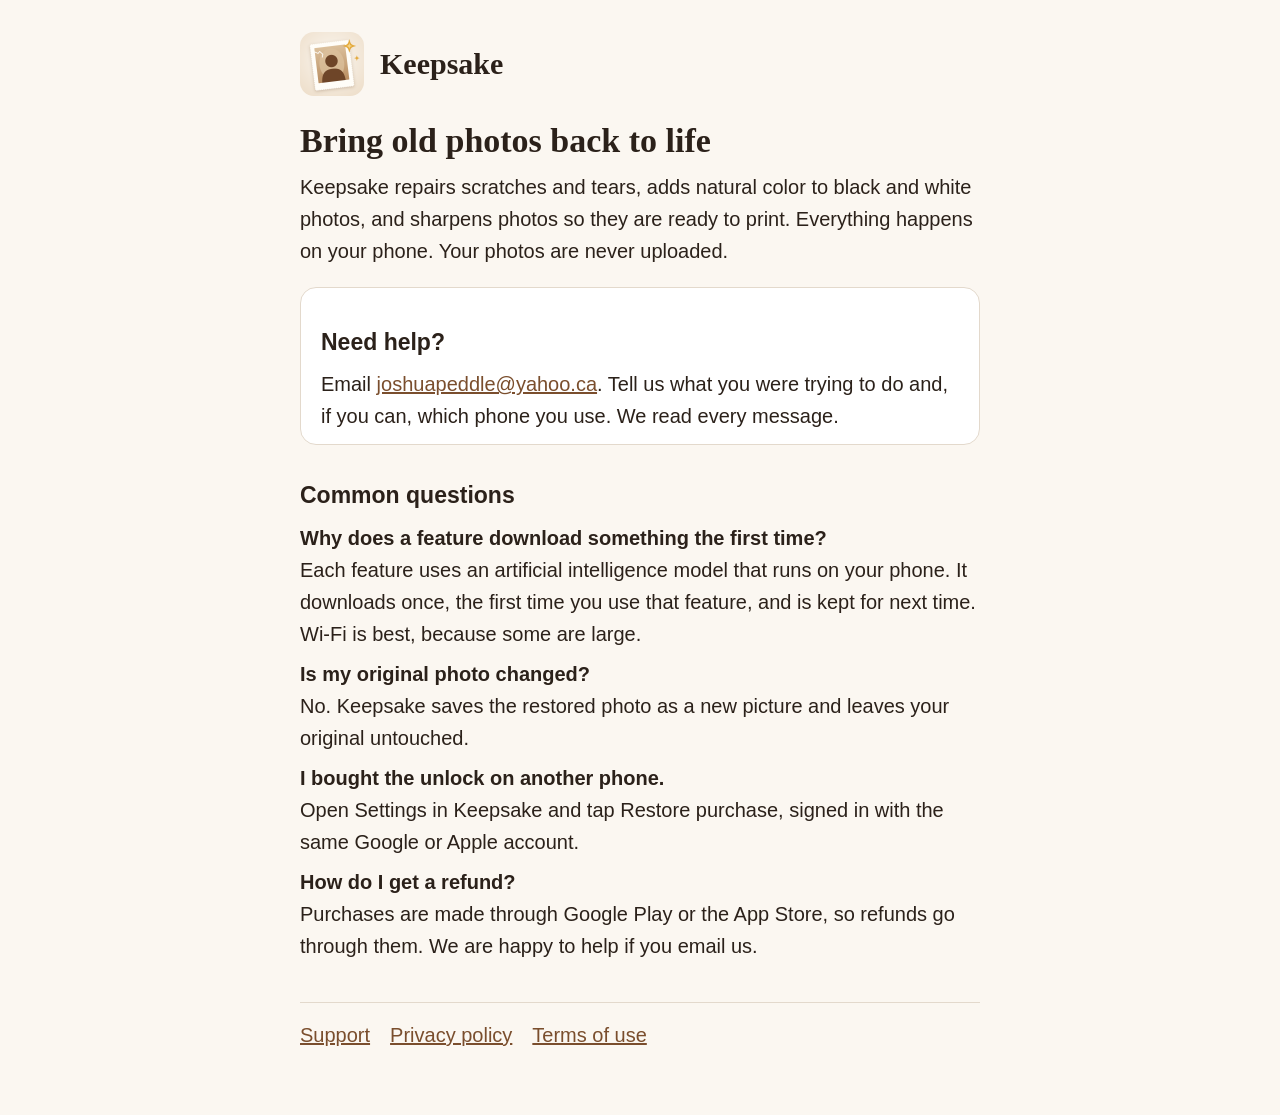
==== index.html @ b8502ca9 "Keepsake support, privacy policy and terms of use" ====
<!doctype html><html lang="en"><head><meta charset="utf-8"><meta name="viewport" content="width=device-width, initial-scale=1"><link rel="stylesheet" href="style.css"><link rel="icon" href="icon.png"><title>Keepsake: support</title></head><body><main><header><img src="icon.png" alt=""><a href="./">Keepsake</a></header>
<h1>Bring old photos back to life</h1>
<p>Keepsake repairs scratches and tears, adds natural color to black and white photos, and sharpens photos so they are ready to print. Everything happens on your phone. Your photos are never uploaded.</p>
<div class="card">
<h2>Need help?</h2>
<p>Email <a href="mailto:joshuapeddle@yahoo.ca">joshuapeddle@yahoo.ca</a>. Tell us what you were trying to do and, if you can, which phone you use. We read every message.</p>
</div>
<h2>Common questions</h2>
<p><strong>Why does a feature download something the first time?</strong><br>Each feature uses an artificial intelligence model that runs on your phone. It downloads once, the first time you use that feature, and is kept for next time. Wi-Fi is best, because some are large.</p>
<p><strong>Is my original photo changed?</strong><br>No. Keepsake saves the restored photo as a new picture and leaves your original untouched.</p>
<p><strong>I bought the unlock on another phone.</strong><br>Open Settings in Keepsake and tap Restore purchase, signed in with the same Google or Apple account.</p>
<p><strong>How do I get a refund?</strong><br>Purchases are made through Google Play or the App Store, so refunds go through them. We are happy to help if you email us.</p>
<nav><a href="./">Support</a><a href="privacy.html">Privacy policy</a><a href="terms.html">Terms of use</a></nav></main></body></html>
---- style.css ----
:root {
  --bg: #FBF7F1;
  --surface: #FFFFFF;
  --text: #2B211A;
  --muted: #6B5B4D;
  --primary: #7A4E2D;
  --border: #E3D9CC;
}
@media (prefers-color-scheme: dark) {
  :root { --bg: #121212; --surface: #1D1915; --text: #F3ECE3; --muted: #BFAF9E; --primary: #E2B48A; --border: #3A322B; }
}
* { box-sizing: border-box; }
body {
  margin: 0;
  background: var(--bg);
  color: var(--text);
  font: 20px/1.6 -apple-system, BlinkMacSystemFont, "Segoe UI", Roboto, Helvetica, Arial, sans-serif;
}
main { max-width: 720px; margin: 0 auto; padding: 32px 20px 64px; }
header { display: flex; align-items: center; gap: 16px; margin-bottom: 8px; }
header img { width: 64px; height: 64px; border-radius: 14px; }
header a { color: var(--text); text-decoration: none; font: 700 30px/1.2 Georgia, serif; }
h1 { font: 700 34px/1.25 Georgia, serif; margin: 24px 0 8px; }
h2 { font-size: 23px; margin: 32px 0 4px; }
p, li { margin: 8px 0; }
a { color: var(--primary); }
.muted { color: var(--muted); }
.card { background: var(--surface); border: 1px solid var(--border); border-radius: 16px; padding: 4px 20px; margin: 20px 0; }
nav { margin-top: 40px; padding-top: 16px; border-top: 1px solid var(--border); display: flex; gap: 20px; flex-wrap: wrap; }
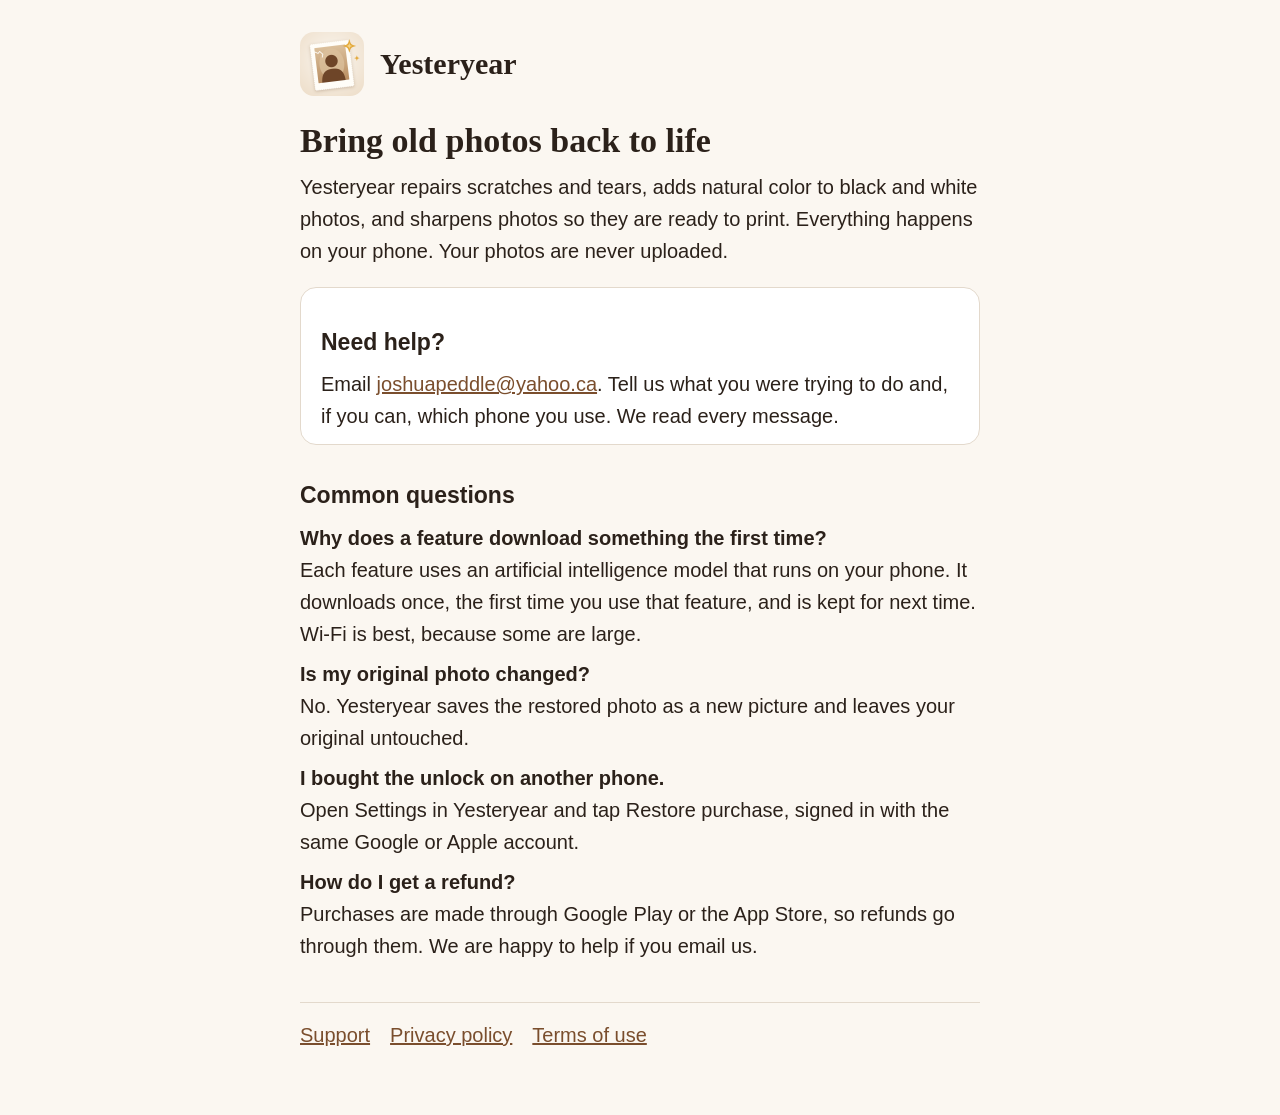
==== commit 4068d749: "Rename the app to Yesteryear" ====
--- a/index.html
+++ b/index.html
@@ -1,13 +1,13 @@
-<!doctype html><html lang="en"><head><meta charset="utf-8"><meta name="viewport" content="width=device-width, initial-scale=1"><link rel="stylesheet" href="style.css"><link rel="icon" href="icon.png"><title>Keepsake: support</title></head><body><main><header><img src="icon.png" alt=""><a href="./">Keepsake</a></header>
+<!doctype html><html lang="en"><head><meta charset="utf-8"><meta name="viewport" content="width=device-width, initial-scale=1"><link rel="stylesheet" href="style.css"><link rel="icon" href="icon.png"><title>Yesteryear: support</title></head><body><main><header><img src="icon.png" alt=""><a href="./">Yesteryear</a></header>
 <h1>Bring old photos back to life</h1>
-<p>Keepsake repairs scratches and tears, adds natural color to black and white photos, and sharpens photos so they are ready to print. Everything happens on your phone. Your photos are never uploaded.</p>
+<p>Yesteryear repairs scratches and tears, adds natural color to black and white photos, and sharpens photos so they are ready to print. Everything happens on your phone. Your photos are never uploaded.</p>
 <div class="card">
 <h2>Need help?</h2>
 <p>Email <a href="mailto:joshuapeddle@yahoo.ca">joshuapeddle@yahoo.ca</a>. Tell us what you were trying to do and, if you can, which phone you use. We read every message.</p>
 </div>
 <h2>Common questions</h2>
 <p><strong>Why does a feature download something the first time?</strong><br>Each feature uses an artificial intelligence model that runs on your phone. It downloads once, the first time you use that feature, and is kept for next time. Wi-Fi is best, because some are large.</p>
-<p><strong>Is my original photo changed?</strong><br>No. Keepsake saves the restored photo as a new picture and leaves your original untouched.</p>
-<p><strong>I bought the unlock on another phone.</strong><br>Open Settings in Keepsake and tap Restore purchase, signed in with the same Google or Apple account.</p>
+<p><strong>Is my original photo changed?</strong><br>No. Yesteryear saves the restored photo as a new picture and leaves your original untouched.</p>
+<p><strong>I bought the unlock on another phone.</strong><br>Open Settings in Yesteryear and tap Restore purchase, signed in with the same Google or Apple account.</p>
 <p><strong>How do I get a refund?</strong><br>Purchases are made through Google Play or the App Store, so refunds go through them. We are happy to help if you email us.</p>
 <nav><a href="./">Support</a><a href="privacy.html">Privacy policy</a><a href="terms.html">Terms of use</a></nav></main></body></html>
